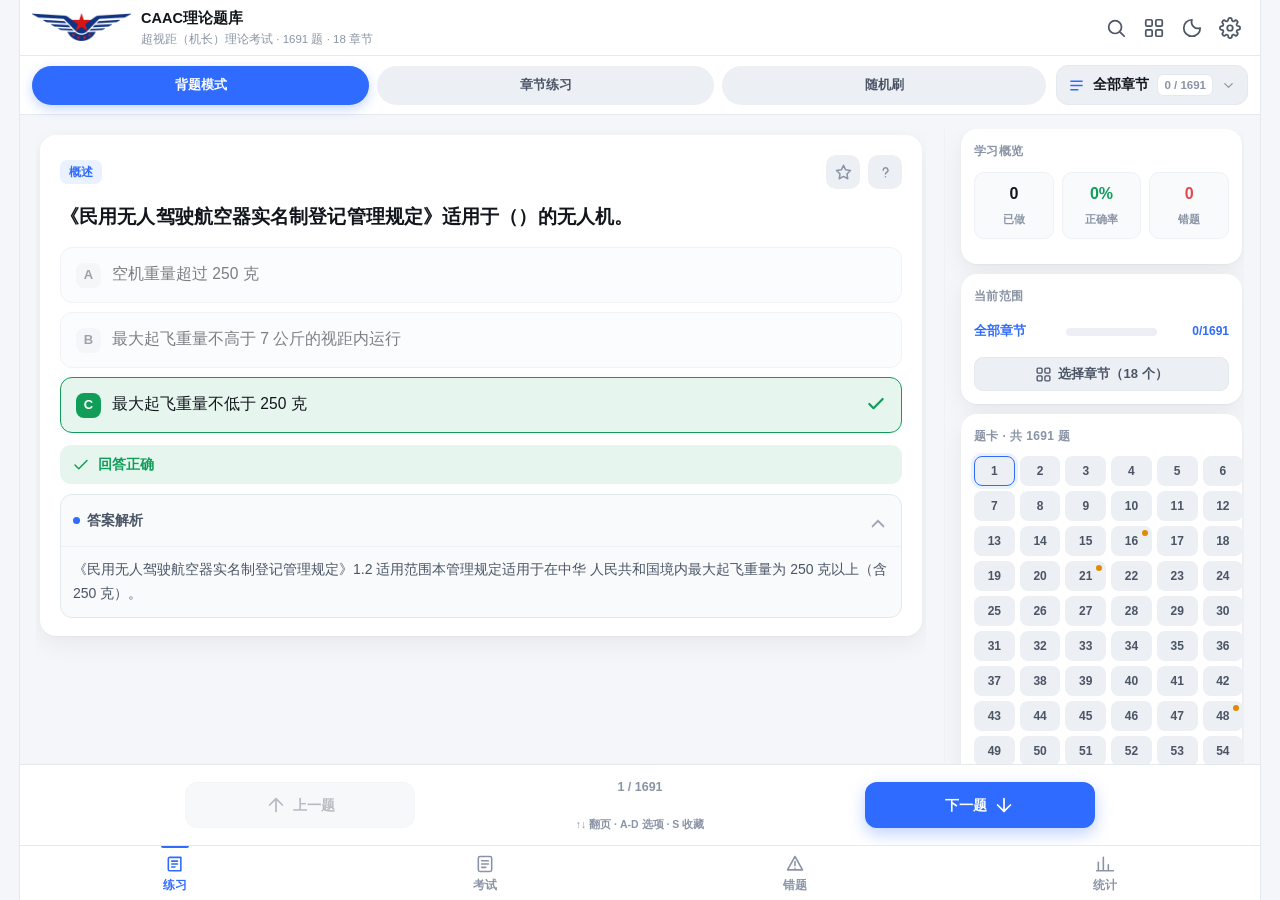
==== index.html @ 7c7ea340 "fix: 搜索框补 compositionend 监听（中文输入法上屏不触发 input 导致搜不出）" ====
<!DOCTYPE html>
<html lang="zh-CN">
<head>
<meta charset="UTF-8">
<meta name="viewport" content="width=device-width,initial-scale=1,viewport-fit=cover,maximum-scale=1,user-scalable=no">
<meta name="theme-color" content="#ffffff">
<title>CAAC理论题库</title>
<link rel="icon" href="assets/favicon.png" type="image/png">
<link rel="apple-touch-icon" href="assets/favicon.png">
<link rel="stylesheet" href="assets/styles.css?v=20260914c">
</head>
<body>

<div id="app">
  <!-- ============ 顶部 ============ -->
  <header class="topbar">
    <div class="tb-left">
      <div class="logo"><img src="assets/logo-mark.png" alt="中国民航 CAAC 徽标"></div>
      <div class="tb-title">
        <div class="t1"><span id="bankName">题库加载中…</span></div>
        <div class="t2" id="bankMeta">—</div>
      </div>
    </div>
    <div class="tb-right">
      <button class="icon-btn" id="btnSearch" title="搜索题目">
        <svg viewBox="0 0 24 24"><circle cx="11" cy="11" r="7"/><path d="M21 21l-4.3-4.3"/></svg>
      </button>
      <button class="icon-btn" id="btnSheet" title="题卡">
        <svg viewBox="0 0 24 24"><rect x="3" y="3" width="7" height="7" rx="1.5"/><rect x="14" y="3" width="7" height="7" rx="1.5"/><rect x="3" y="14" width="7" height="7" rx="1.5"/><rect x="14" y="14" width="7" height="7" rx="1.5"/></svg>
      </button>
      <button class="icon-btn" id="btnTheme" title="切换主题">
        <svg viewBox="0 0 24 24" id="icoTheme"><path d="M12 3a9 9 0 1 0 9 9 7 7 0 0 1-9-9z"/></svg>
      </button>
      <button class="icon-btn" id="btnSetting" title="设置">
        <svg viewBox="0 0 24 24"><circle cx="12" cy="12" r="3"/><path d="M19.4 15a1.65 1.65 0 0 0 .33 1.82l.06.06a2 2 0 0 1-2.83 2.83l-.06-.06a1.65 1.65 0 0 0-1.82-.33 1.65 1.65 0 0 0-1 1.51V21a2 2 0 0 1-4 0v-.09A1.65 1.65 0 0 0 9 19.4a1.65 1.65 0 0 0-1.82.33l-.06.06a2 2 0 0 1-2.83-2.83l.06-.06a1.65 1.65 0 0 0 .33-1.82 1.65 1.65 0 0 0-1.51-1H3a2 2 0 0 1 0-4h.09A1.65 1.65 0 0 0 4.6 9a1.65 1.65 0 0 0-.33-1.82l-.06-.06a2 2 0 0 1 2.83-2.83l.06.06a1.65 1.65 0 0 0 1.82.33H9a1.65 1.65 0 0 0 1-1.51V3a2 2 0 0 1 4 0v.09a1.65 1.65 0 0 0 1 1.51 1.65 1.65 0 0 0 1.82-.33l.06-.06a2 2 0 0 1 2.83 2.83l-.06.06a1.65 1.65 0 0 0-.33 1.82V9a1.65 1.65 0 0 0 1.51 1H21a2 2 0 0 1 0 4h-.09a1.65 1.65 0 0 0-1.51 1z"/></svg>
      </button>
    </div>
  </header>

  <!-- ============ 主体 ============ -->
  <main id="main">

    <!-- ---------- 练习 ---------- -->
    <section class="page" id="page-practice">
      <div class="modebar">
        <div class="seg" id="modeChips">
          <button class="chip on" data-mode="browse">背题模式</button>
          <button class="chip" data-mode="chapter">章节练习</button>
          <button class="chip" data-mode="random">随机刷</button>
        </div>
        <button class="catmenu" id="catMenu">
          <svg class="cm-i" viewBox="0 0 24 24"><path d="M4 6h16M4 12h16M4 18h10"/></svg>
          <span class="cm-t" id="catMenuTitle">全部章节</span>
          <span class="cm-n" id="catMenuNum">0 / 0</span>
          <svg class="cm-a" viewBox="0 0 24 24"><path d="M6 9l6 6 6-6"/></svg>
        </button>
      </div>

      <div class="p-body">
        <div class="stage" id="stage">
          <div class="card-wrap" id="cardWrap"></div>
        </div>
        <aside class="rail" id="rail"></aside>
      </div>

      <div class="qbar">
        <button class="nav-btn" id="btnPrev">
          <svg viewBox="0 0 24 24"><path d="M12 19V5M5 12l7-7 7 7"/></svg><span>上一题</span>
        </button>
        <div class="qbar-mid">
          <div class="pos" id="posText">0 / 0</div>
          <div class="combo" id="comboText"></div>
          <div class="hint">↑↓ 翻页 · A-D 选项 · S 收藏</div>
        </div>
        <button class="nav-btn primary" id="btnNext">
          <span>下一题</span><svg viewBox="0 0 24 24"><path d="M12 5v14M19 12l-7 7-7-7"/></svg>
        </button>
      </div>
    </section>

    <!-- ---------- 考试 ---------- -->
    <section class="page hide" id="page-exam">
      <div id="examSetup" class="panel-wrap"></div>
      <div id="examRun" class="hide"></div>
      <div id="examResult" class="hide"></div>
    </section>

    <!-- ---------- 错题 ---------- -->
    <section class="page hide" id="page-wrong">
      <div class="modebar">
        <button class="catmenu" id="wrongMenu">
          <svg class="cm-i" viewBox="0 0 24 24"><path d="M12 3l9 16H3z"/><path d="M12 9.5v4M12 17h.01"/></svg>
          <span class="cm-t" id="wrongMenuTitle">全部错题</span>
          <span class="cm-n" id="wrongMenuNum">0</span>
          <svg class="cm-a" viewBox="0 0 24 24"><path d="M6 9l6 6 6-6"/></svg>
        </button>
      </div>
      <div class="panel-wrap" id="wrongBody"></div>
    </section>

    <!-- ---------- 统计 ---------- -->
    <section class="page hide" id="page-stats">
      <div class="panel-wrap" id="statsBody"></div>
    </section>

  </main>

  <!-- ============ 底部导航 ============ -->
  <nav class="tabbar">
    <button class="tab on" data-tab="practice">
      <svg viewBox="0 0 24 24"><path d="M4 5.5A1.5 1.5 0 0 1 5.5 4H19v16H5.5A1.5 1.5 0 0 1 4 18.5z"/><path d="M8 8.5h7M8 12h7M8 15.5h4"/></svg>
      <span>练习</span>
    </button>
    <button class="tab" data-tab="exam">
      <svg viewBox="0 0 24 24"><rect x="4" y="3" width="16" height="18" rx="2"/><path d="M8 8h8M8 12h8M8 16h5"/></svg>
      <span>考试</span>
    </button>
    <button class="tab" data-tab="wrong">
      <svg viewBox="0 0 24 24"><path d="M12 3l9 16H3z"/><path d="M12 9v5M12 17h.01"/></svg>
      <span>错题</span>
    </button>
    <button class="tab" data-tab="stats">
      <svg viewBox="0 0 24 24"><path d="M4 20V10M10 20V4M16 20v-7M22 20H2"/></svg>
      <span>统计</span>
    </button>
  </nav>
</div>

<!-- ============ 弹层 ============ -->
<div class="mask hide" id="mask"></div>

<div class="sheet hide" id="sheet">
  <div class="sheet-head">
    <div class="sh-title" id="sheetTitle">题卡</div>
    <button class="icon-btn" id="sheetClose">
      <svg viewBox="0 0 24 24"><path d="M6 6l12 12M18 6L6 18"/></svg>
    </button>
  </div>
  <div class="sheet-body" id="sheetBody"></div>
</div>

<div class="toast" id="toast"></div>

<script src="data/bank-real.js?v=20260914c"></script>
<script src="assets/app.js?v=20260914c"></script>
</body>
</html>
---- assets/styles.css ----
/* ================= 基础变量 ================= */
:root{
  --bg:#f4f6f9; --bg2:#eceff4; --card:#ffffff; --card2:#f8fafc;
  --text:#12161c; --text2:#4b5565; --muted:#8a94a6;
  --line:#e4e8ef; --line2:#eef1f6;
  --brand:#2f6bff; --brand-soft:#eaf1ff;
  --ok:#0f9d58; --ok-soft:#e6f6ee;
  --err:#e5484d; --err-soft:#fdecec;
  --warn:#e08c00; --warn-soft:#fff5e0;
  --fav:#f5a524;
  --shadow:0 1px 2px rgba(16,24,40,.04),0 8px 24px rgba(16,24,40,.06);
  --shadow-lg:0 10px 40px rgba(16,24,40,.12);
  --r:16px; --r-sm:10px;
  --tb:56px; --bb:60px;
  --safe-b:env(safe-area-inset-bottom,0px);
}
[data-theme="dark"]{
  --bg:#0e1116; --bg2:#151a21; --card:#181d25; --card2:#1f252f;
  --text:#e8ecf2; --text2:#b3bccb; --muted:#7d8798;
  --line:#2a323d; --line2:#232a34;
  --brand:#5b8cff; --brand-soft:#1b2740;
  --ok:#34c77b; --ok-soft:#12301f;
  --err:#ff6b6f; --err-soft:#39191b;
  --warn:#f0a92e; --warn-soft:#3a2c10;
  --shadow:0 1px 2px rgba(0,0,0,.3),0 8px 24px rgba(0,0,0,.35);
  --shadow-lg:0 10px 40px rgba(0,0,0,.5);
}

*{box-sizing:border-box;-webkit-tap-highlight-color:transparent}
html,body{height:100%;margin:0}
html{-webkit-text-size-adjust:100%}
body{
  background:var(--bg);color:var(--text);
  font:15px/1.6 -apple-system,BlinkMacSystemFont,"Segoe UI","PingFang SC","Hiragino Sans GB","Microsoft YaHei",sans-serif;
  overflow:hidden;overscroll-behavior:none;
}
button{font:inherit;color:inherit;background:none;border:0;cursor:pointer}
svg{width:22px;height:22px;fill:none;stroke:currentColor;stroke-width:1.9;stroke-linecap:round;stroke-linejoin:round}
.hide{display:none !important}

#app{display:flex;flex-direction:column;height:100dvh;max-width:960px;margin:0 auto;background:var(--bg);position:relative}

/* ================= 顶栏 ================= */
.topbar{
  height:var(--tb);flex:0 0 auto;display:flex;align-items:center;justify-content:space-between;
  padding:0 12px;background:var(--card);border-bottom:1px solid var(--line);
  padding-top:env(safe-area-inset-top,0px);height:calc(var(--tb) + env(safe-area-inset-top,0px));
  position:relative;z-index:20;
}
.tb-left{display:flex;align-items:center;gap:10px;min-width:0}
.logo{height:28px;flex:0 0 auto;display:flex;align-items:center}
.logo img{height:100%;width:auto;display:block}
/* 深色顶栏下，徽标的深蓝机翼对比度不足，稍微提亮 + 描边提清晰度 */
[data-theme="dark"] .logo img{filter:brightness(1.25) drop-shadow(0 0 1px rgba(255,255,255,.45))}
/* 现在是纯文本展示（原来是个切库按钮，background/border/padding/cursor 那套已无用） */
.tb-title{min-width:0;display:block}
.tb-title .t1{font-weight:700;font-size:14.5px;white-space:nowrap;overflow:hidden;text-overflow:ellipsis;max-width:52vw}
.tb-title .t2{font-size:11.5px;color:var(--muted);white-space:nowrap;overflow:hidden;text-overflow:ellipsis;max-width:52vw}
.tb-right{display:flex;gap:2px}
.icon-btn{width:36px;height:36px;border-radius:10px;display:grid;place-items:center;color:var(--text2);transition:.15s}
.icon-btn:active{background:var(--bg2);transform:scale(.94)}
.icon-btn.on{color:var(--brand);background:var(--brand-soft)}

/* ================= 页面容器 ================= */
main{flex:1 1 auto;min-height:0;position:relative}
.page{position:absolute;inset:0;display:flex;flex-direction:column;min-height:0}
.panel-wrap{flex:1;min-height:0;overflow-y:auto;-webkit-overflow-scrolling:touch;padding:14px 14px calc(20px + var(--safe-b))}

/* ================= 底部导航 ================= */
.tabbar{
  flex:0 0 auto;display:flex;background:var(--card);border-top:1px solid var(--line);
  padding-bottom:var(--safe-b);position:relative;z-index:20
}
.tab{
  flex:1;min-width:0;display:flex;flex-direction:column;align-items:center;justify-content:center;gap:2px;
  padding:8px 4px 6px;color:var(--muted);font-size:11.5px;font-weight:700;transition:.15s;position:relative
}
.tab svg{width:20px;height:20px}
.tab.on{color:var(--brand)}
.tab.on::before{content:"";position:absolute;top:0;left:50%;transform:translateX(-50%);width:28px;height:2.5px;border-radius:0 0 3px 3px;background:var(--brand)}
.tab:active{background:var(--bg2)}
.tab .n{font-size:9.5px;font-weight:700;color:var(--err);position:absolute;top:3px;right:24%;background:var(--err);color:#fff;
  min-width:14px;height:14px;border-radius:7px;display:grid;place-items:center;padding:0 3px;box-sizing:border-box}
[data-theme="dark"] .tab .n{color:#fff}

/* ================= 模式 / 章节选择 ================= */
.modebar{flex:0 0 auto;background:var(--card);border-bottom:1px solid var(--line);
  padding:9px 12px;display:flex;align-items:center;gap:10px;flex-wrap:wrap}
.seg{display:flex;gap:8px;flex:1 1 auto;min-width:0}
.seg .chip{flex:1 1 auto;text-align:center;padding:8px 10px}
@media (max-width:400px){ .seg .chip{padding:8px 6px;font-size:12.5px} }

/* 章节下拉菜单按钮 */
.catmenu{
  display:flex;align-items:center;gap:8px;padding:8px 11px;border-radius:12px;
  background:var(--bg2);border:1.5px solid var(--line);font-weight:700;font-size:13.5px;
  color:var(--text);transition:.15s;flex:0 0 auto;max-width:100%
}
.catmenu:active{transform:scale(.98)}
.catmenu svg{width:17px;height:17px;flex:0 0 auto}
.catmenu .cm-i{color:var(--brand)}
.catmenu .cm-a{color:var(--muted);width:15px;height:15px}
.catmenu .cm-t{white-space:nowrap;overflow:hidden;text-overflow:ellipsis;max-width:38vw}
.catmenu .cm-n{font-size:11.5px;color:var(--muted);font-weight:700;font-variant-numeric:tabular-nums;
  background:var(--card);border:1px solid var(--line);border-radius:6px;padding:1px 6px}
.catmenu.on{border-color:var(--brand);background:var(--brand-soft)}
.catmenu.on .cm-i{color:var(--brand)}
.catmenu.on .cm-n{color:var(--brand);border-color:var(--brand);background:var(--card)}
@media (hover:hover){ .catmenu:hover{border-color:var(--brand)} }

/* 章节菜单卡片 */
.catgrid{display:grid;grid-template-columns:repeat(auto-fill,minmax(148px,1fr));gap:9px}
.catcard{
  background:var(--card2);border:1.5px solid var(--line);border-radius:12px;padding:11px 12px;
  text-align:left;transition:.14s;position:relative;overflow:hidden;min-width:0
}
.catcard:active{transform:scale(.97)}
@media (hover:hover){ .catcard:hover{border-color:var(--brand);background:var(--brand-soft)} }
.catcard.on{border-color:var(--brand);background:var(--brand-soft)}
.catcard .cn{font-size:13.5px;font-weight:800;margin-bottom:7px;white-space:nowrap;overflow:hidden;
  text-overflow:ellipsis;padding-right:18px}
.catcard .cb{height:6px;border-radius:4px;background:var(--bg2);overflow:hidden;margin-bottom:6px}
.catcard .cb i{display:block;height:100%;border-radius:4px;background:linear-gradient(90deg,var(--brand),#7aa2ff)}
.catcard .cp{font-size:11px;color:var(--muted);font-weight:700;font-variant-numeric:tabular-nums}
.catcard .cd{position:absolute;top:9px;right:9px;color:var(--brand);display:block}
.catcard .cd svg{width:16px;height:16px;stroke-width:2.8}
@media (min-width:901px){ .catgrid{grid-template-columns:repeat(auto-fill,minmax(168px,1fr));gap:11px} }
.chip{
  flex:0 0 auto;padding:7px 14px;border-radius:999px;background:var(--bg2);color:var(--text2);
  font-size:13px;font-weight:600;transition:.16s;white-space:nowrap;border:1px solid transparent;
}
.chip:active{transform:scale(.96)}
.chip.on{background:var(--brand);color:#fff;box-shadow:0 4px 12px rgba(47,107,255,.28)}
.chip .n{opacity:.65;font-weight:500;margin-left:4px;font-size:11.5px}

/* ================= 沉浸式题卡舞台 ================= */
/* 主体：移动端纵向，宽屏时由媒体查询改为左右分栏 */
.p-body{flex:1 1 auto;min-height:0;display:flex;flex-direction:column}
.stage{flex:1 1 auto;min-height:0;position:relative;overflow:hidden}
.card-wrap{position:absolute;inset:0;overflow-y:auto;-webkit-overflow-scrolling:touch;padding:14px 14px 8px}
.card{animation:enter .28s cubic-bezier(.22,.68,.35,1)}
.card.slide-up{animation:slideUp .3s cubic-bezier(.22,.68,.35,1)}
.card.slide-down{animation:slideDown .3s cubic-bezier(.22,.68,.35,1)}
@keyframes enter{from{opacity:0;transform:translateY(14px) scale(.985)}to{opacity:1;transform:none}}
@keyframes slideUp{from{opacity:.2;transform:translateY(46%)}to{opacity:1;transform:none}}
@keyframes slideDown{from{opacity:.2;transform:translateY(-46%)}to{opacity:1;transform:none}}

.qcard{
  background:var(--card);border-radius:var(--r);box-shadow:var(--shadow);
  padding:16px 16px 14px;position:relative;overflow:hidden;
}
.qcard.flash-ok{animation:flashOk .5s}
.qcard.flash-no{animation:flashNo .45s}
@keyframes flashOk{0%{box-shadow:0 0 0 0 rgba(15,157,88,.5)}100%{box-shadow:0 0 0 14px rgba(15,157,88,0)}}
@keyframes flashNo{0%{transform:translateX(0)}25%{transform:translateX(-7px)}50%{transform:translateX(6px)}75%{transform:translateX(-3px)}100%{transform:translateX(0)}}

.qhead{display:flex;align-items:center;gap:8px;flex-wrap:wrap;margin-bottom:12px}
.tag{font-size:11.5px;padding:3px 9px;border-radius:7px;background:var(--brand-soft);color:var(--brand);font-weight:700}
.tag.multi{background:#efe8ff;color:#7048d8}
[data-theme="dark"] .tag.multi{background:#2a2340;color:#b39bff}
.tag.grey{background:var(--bg2);color:var(--muted)}
.qhead .sp{flex:1}

.mini{
  width:34px;height:34px;border-radius:10px;display:grid;place-items:center;background:var(--bg2);
  color:var(--muted);transition:.15s
}
.mini:active{transform:scale(.9)}
.mini.on{color:var(--fav);background:#fff4e0}
.mini.doubt.on{color:var(--err);background:var(--err-soft)}
.mini svg{width:19px;height:19px}

.flagbar{
  display:flex;gap:8px;align-items:flex-start;background:var(--warn-soft);color:var(--warn);
  border:1px dashed rgba(224,140,0,.45);border-radius:10px;padding:9px 11px;font-size:12.5px;line-height:1.5;
  margin-bottom:12px;font-weight:600;
}
.flagbar svg{width:16px;height:16px;flex:0 0 auto;margin-top:2px}

.qtext{font-size:17.5px;line-height:1.62;font-weight:600;letter-spacing:.1px;margin:0 0 14px;word-break:break-word}
.qtext .blank{color:var(--brand)}

.opts{display:flex;flex-direction:column;gap:9px}
.opt{
  display:flex;align-items:flex-start;gap:11px;padding:13px 13px;border-radius:12px;
  background:var(--card2);border:1.6px solid var(--line);text-align:left;transition:.14s;position:relative;
}
.opt:active{transform:scale(.988)}
.opt .k{
  flex:0 0 auto;width:25px;height:25px;border-radius:8px;background:var(--bg2);color:var(--text2);
  display:grid;place-items:center;font-weight:800;font-size:13px;margin-top:1px;transition:.14s
}
.opt .v{flex:1;font-size:15.2px;line-height:1.55;word-break:break-word}
.opt .mk{width:20px;height:20px;flex:0 0 auto;opacity:0;transform:scale(.5);transition:.2s;margin-top:2px}
.opt .mk svg{width:20px;height:20px;stroke-width:2.6}
.opt.sel{border-color:var(--brand);background:var(--brand-soft)}
.opt.sel .k{background:var(--brand);color:#fff}
.opt.right{border-color:var(--ok);background:var(--ok-soft)}
.opt.right .k{background:var(--ok);color:#fff}
.opt.right .mk{opacity:1;transform:none;color:var(--ok)}
.opt.wrong{border-color:var(--err);background:var(--err-soft)}
.opt.wrong .k{background:var(--err);color:#fff}
.opt.wrong .mk{opacity:1;transform:none;color:var(--err)}
.opt.dim{opacity:.55}
.opt.locked{cursor:default}
.opt.multi .k{border-radius:6px}

/* 判定条 */
.verdict{
  margin-top:12px;border-radius:11px;padding:10px 12px;font-size:13.5px;font-weight:700;
  display:flex;align-items:center;gap:8px;line-height:1.45;
}
.verdict.ok{background:var(--ok-soft);color:var(--ok)}
.verdict.no{background:var(--err-soft);color:var(--err)}
.verdict svg{width:18px;height:18px;flex:0 0 auto}

/* 折叠面板 */
.acc{margin-top:10px;border:1px solid var(--line);border-radius:12px;overflow:hidden;background:var(--card2)}
.acc-h{display:flex;align-items:center;gap:7px;padding:11px 12px;font-size:13.5px;font-weight:700;color:var(--text2)}
.acc-h .sp{flex:1}
.acc-h .ar{transition:.2s;color:var(--muted)}
.acc.open .acc-h .ar{transform:rotate(180deg)}
.acc-b{display:none;padding:0 12px 12px;font-size:14px;line-height:1.72;color:var(--text2);border-top:1px solid var(--line2);padding-top:10px}
.acc.open .acc-b{display:block;animation:enter .2s}
.acc-h .dot{width:7px;height:7px;border-radius:50%;background:var(--brand)}

/* ================= 底部操作条 ================= */
.qbar{
  flex:0 0 auto;display:flex;align-items:center;gap:10px;padding:8px 12px calc(8px + var(--safe-b));
  background:var(--card);border-top:1px solid var(--line)
}
.nav-btn{
  flex:1;height:46px;border-radius:12px;display:flex;align-items:center;justify-content:center;gap:6px;
  background:var(--bg2);color:var(--text2);font-weight:700;font-size:14px;transition:.15s;border:1px solid var(--line)
}
.nav-btn:active{transform:scale(.97)}
.nav-btn.primary{background:var(--brand);color:#fff;border-color:transparent;box-shadow:0 6px 16px rgba(47,107,255,.3)}
.nav-btn:disabled{opacity:.4}
.qbar-mid{flex:0 0 auto;min-width:82px;text-align:center}
.pos{font-size:12.5px;color:var(--muted);font-weight:700;font-variant-numeric:tabular-nums}
.combo{font-size:11.5px;font-weight:800;color:var(--fav);height:16px;margin-top:1px}
.qbar-mid .hint{display:none;font-size:10.5px;color:var(--muted);font-weight:600;margin-top:2px}

/* ================= 通用面板 ================= */
.panel{background:var(--card);border-radius:var(--r);box-shadow:var(--shadow);padding:15px;margin-bottom:12px}
.panel.tight{padding:12px}
.ph{display:flex;align-items:center;gap:8px;margin-bottom:12px}
.ph h3{margin:0;font-size:15px;font-weight:800}
.ph .sp{flex:1}
.ph .sub{font-size:12px;color:var(--muted);font-weight:600}

.grid4{display:grid;grid-template-columns:repeat(4,1fr);gap:9px}
.stat{background:var(--card2);border-radius:12px;padding:11px 8px;text-align:center;border:1px solid var(--line2)}
.stat .n{font-size:20px;font-weight:800;line-height:1.2;font-variant-numeric:tabular-nums}
.stat .l{font-size:11px;color:var(--muted);margin-top:3px;font-weight:600}
.stat.ok .n{color:var(--ok)} .stat.err .n{color:var(--err)} .stat.brand .n{color:var(--brand)} .stat.warn .n{color:var(--warn)}

.ring{display:flex;align-items:center;gap:16px}
.ring svg{width:96px;height:96px;flex:0 0 auto;stroke:none;fill:none}
.ring .rc{font-size:24px;font-weight:800;text-anchor:middle;fill:var(--text)}
.ring .rl{font-size:10px;font-weight:600;text-anchor:middle;fill:var(--muted)}
.ring-info .t{font-size:14px;font-weight:700;margin-bottom:4px}
.ring-info .d{font-size:12.5px;color:var(--muted)}

/* 章节进度 */
.crow{display:flex;align-items:center;gap:10px;padding:8px 0;border-bottom:1px dashed var(--line2)}
.crow:last-child{border-bottom:0}
.crow .nm{flex:0 0 96px;font-size:13px;font-weight:700;white-space:nowrap;overflow:hidden;text-overflow:ellipsis}
.crow .bar{flex:1;height:8px;border-radius:5px;background:var(--bg2);overflow:hidden}
.crow .bar i{display:block;height:100%;border-radius:5px;background:linear-gradient(90deg,var(--brand),#7aa2ff);transition:width .5s}
.crow .pc{flex:0 0 62px;text-align:right;font-size:12px;color:var(--muted);font-weight:700;font-variant-numeric:tabular-nums}

.btn{
  display:inline-flex;align-items:center;justify-content:center;gap:6px;height:42px;padding:0 16px;
  border-radius:11px;background:var(--brand);color:#fff;font-weight:700;font-size:14px;transition:.15s;
  box-shadow:0 6px 16px rgba(47,107,255,.26)
}
.btn:active{transform:scale(.97)}
.btn.ghost{background:var(--bg2);color:var(--text2);box-shadow:none;border:1px solid var(--line)}
.btn.danger{background:var(--err);box-shadow:0 6px 16px rgba(229,72,77,.24)}
.btn.sm{height:34px;padding:0 12px;font-size:13px;border-radius:9px;box-shadow:none}
.btn.block{width:100%}
.btn svg{width:17px;height:17px}

.row{display:flex;gap:9px;flex-wrap:wrap}
.field{margin-bottom:12px}
.field label{display:block;font-size:12.5px;color:var(--muted);font-weight:700;margin-bottom:6px}
.seg{display:flex;gap:8px;flex-wrap:wrap}
.seg .chip.on{background:var(--brand);color:#fff}

.empty{text-align:center;padding:44px 20px;color:var(--muted)}
.empty svg{width:48px;height:48px;opacity:.35;margin-bottom:10px;stroke-width:1.4}
.empty .t{font-size:15px;font-weight:700;color:var(--text2);margin-bottom:4px}
.empty .d{font-size:13px}

/* 成绩页 */
.score-hero{text-align:center;padding:6px 0 4px}
.score-hero .big{font-size:56px;font-weight:900;line-height:1;font-variant-numeric:tabular-nums;letter-spacing:-2px}
.score-hero .big.pass{color:var(--ok)}
.score-hero .big.fail{color:var(--err)}
.score-hero .lab{font-size:13px;color:var(--muted);margin-top:8px;font-weight:700}
.score-hero .pass-tag{display:inline-block;margin-top:10px;padding:4px 14px;border-radius:999px;font-size:12.5px;font-weight:800}
.score-hero .pass-tag.y{background:var(--ok-soft);color:var(--ok)}
.score-hero .pass-tag.n{background:var(--err-soft);color:var(--err)}

.hitem{display:flex;align-items:center;gap:11px;padding:11px 0;border-bottom:1px dashed var(--line2)}
.hitem:last-child{border-bottom:0}
.hitem .sc{flex:0 0 52px;font-size:19px;font-weight:900;text-align:center;font-variant-numeric:tabular-nums}
.hitem .meta{flex:1;min-width:0}
.hitem .meta .a{font-size:13.5px;font-weight:700}
.hitem .meta .b{font-size:11.5px;color:var(--muted);margin-top:2px}
.hitem .go{flex:0 0 auto;color:var(--muted)}

/* ================= 题卡 ================= */
.qgrid{display:grid;grid-template-columns:repeat(auto-fill,minmax(42px,1fr));gap:7px}
.qg{
  height:42px;border-radius:10px;display:grid;place-items:center;font-size:13.5px;font-weight:800;
  background:var(--bg2);color:var(--text2);border:1.5px solid transparent;position:relative;transition:.13s;
  font-variant-numeric:tabular-nums
}
.qg:active{transform:scale(.92)}
.qg.done{background:var(--ok-soft);color:var(--ok)}
.qg.bad{background:var(--err-soft);color:var(--err)}
.qg.cur{border-color:var(--brand);box-shadow:0 0 0 3px var(--brand-soft)}
.qg.flag::after{content:"";position:absolute;top:3px;right:3px;width:6px;height:6px;border-radius:50%;background:var(--warn)}
.qg.fav::before{content:"";position:absolute;top:3px;left:3px;width:0;height:0;border-left:4px solid transparent;border-right:4px solid transparent;border-bottom:6px solid var(--fav);transform:rotate(-20deg)}

.legend{display:flex;gap:14px;flex-wrap:wrap;font-size:11.5px;color:var(--muted);font-weight:600;margin-top:12px}
.legend i{display:inline-block;width:10px;height:10px;border-radius:3px;margin-right:5px;vertical-align:-1px}

/* ================= 弹层 ================= */
.mask{position:fixed;inset:0;background:rgba(10,14,20,.45);z-index:50;animation:fade .2s;backdrop-filter:blur(2px)}
@keyframes fade{from{opacity:0}to{opacity:1}}
.sheet{
  position:fixed;left:50%;transform:translateX(-50%);bottom:0;width:100%;max-width:960px;z-index:60;
  background:var(--card);border-radius:20px 20px 0 0;box-shadow:var(--shadow-lg);
  max-height:82dvh;display:flex;flex-direction:column;animation:up .26s cubic-bezier(.22,.68,.35,1)
}
@keyframes up{from{transform:translate(-50%,100%)}to{transform:translate(-50%,0)}}
.sheet-head{display:flex;align-items:center;padding:12px 14px;border-bottom:1px solid var(--line)}
.sh-title{flex:1;font-weight:800;font-size:15px}
.sheet-body{overflow-y:auto;padding:14px 14px calc(20px + var(--safe-b))}
.sheet-body .panel{box-shadow:none;border:1px solid var(--line)}

/* 设置项 */
.srow{display:flex;align-items:center;gap:10px;padding:12px 0;border-bottom:1px dashed var(--line2)}
.srow:last-child{border-bottom:0}
.srow .lb{flex:1;font-size:14px;font-weight:600}
.srow .lb .d{font-size:11.5px;color:var(--muted);font-weight:500;margin-top:2px}
.sw{width:46px;height:27px;border-radius:999px;background:var(--bg2);position:relative;transition:.2s;flex:0 0 auto;border:1px solid var(--line)}
.sw::after{content:"";position:absolute;top:2px;left:2px;width:21px;height:21px;border-radius:50%;background:#fff;transition:.2s;box-shadow:0 1px 3px rgba(0,0,0,.2)}
.sw.on{background:var(--brand);border-color:transparent}
.sw.on::after{left:23px}

.toast{
  position:fixed;left:50%;bottom:calc(var(--bb) + 26px + var(--safe-b));transform:translateX(-50%) translateY(14px);
  background:rgba(18,22,28,.93);color:#fff;padding:9px 16px;border-radius:999px;font-size:13px;font-weight:700;
  z-index:90;opacity:0;pointer-events:none;transition:.22s;white-space:nowrap;max-width:88vw
}
[data-theme="dark"] .toast{background:rgba(238,242,248,.95);color:#12161c}
.toast.show{opacity:1;transform:translateX(-50%) translateY(0)}

/* ================= 考试 ================= */
/* 考试页三个子视图都要撑满 .page 的 flex 容器 */
#examRun{flex:1 1 auto;min-height:0;display:flex;flex-direction:column}
#examResult{flex:1 1 auto;min-height:0;overflow-y:auto;-webkit-overflow-scrolling:touch;
  padding:14px 14px calc(20px + var(--safe-b))}
@media (min-width:901px){ #examResult{padding:16px 18px calc(24px + var(--safe-b))} }

.exam-top{
  display:flex;align-items:center;gap:10px;padding:9px 14px;background:var(--card);border-bottom:1px solid var(--line)
}
.exam-top .clock{
  font-size:18px;font-weight:900;font-variant-numeric:tabular-nums;letter-spacing:.5px;color:var(--brand)
}
.exam-top .clock.low{color:var(--err);animation:pulse 1s infinite}
@keyframes pulse{50%{opacity:.45}}
.exam-top .sp{flex:1}
.exam-top .pg{font-size:12.5px;color:var(--muted);font-weight:700}

/* 右侧信息栏（仅桌面显示） */
.rail{display:none;min-height:0}
.rail .panel{flex:0 0 auto;margin-bottom:0;padding:13px;background:var(--card);box-shadow:var(--shadow)}
.rail .r-title{font-size:12px;font-weight:800;color:var(--muted);letter-spacing:.4px;margin-bottom:10px}
.rail .r-mini{display:flex;gap:8px;margin-bottom:12px}
.rail .r-mini .m{flex:1;background:var(--card2);border:1px solid var(--line2);border-radius:10px;padding:8px 6px;text-align:center}
.rail .r-mini .m b{display:block;font-size:16px;font-variant-numeric:tabular-nums}
.rail .r-mini .m span{font-size:10.5px;color:var(--muted);font-weight:600}
.rail .keys{font-size:11.5px;color:var(--muted);line-height:1.85}
.rail .keys kbd{background:var(--bg2);border:1px solid var(--line);border-bottom-width:2px;border-radius:5px;
  padding:1px 5px;font-size:11px;font-family:inherit;color:var(--text2);font-weight:700}
.rail .crow{padding:5px 0;width:100%;border:0;background:none;text-align:left;cursor:pointer;border-radius:7px}
.rail .crow .nm{flex-basis:82px}
.rail .crow.on .nm{color:var(--brand)}
.rail .crow.on .pc{color:var(--brand)}
@media (hover:hover){ .rail .crow:hover{background:var(--card2)} }
.rail .qgrid{gap:5px;grid-template-columns:repeat(6,1fr)}
.rail .qg{height:30px;font-size:12px;border-radius:8px}

/* ================= 响应式 ================= */

/* 有鼠标设备才有 hover 反馈 */
@media (hover:hover){
  .opt:hover{border-color:var(--brand);background:var(--brand-soft)}
  .opt.locked:hover{border-color:var(--line);background:var(--card2)}
  .opt.right:hover{border-color:var(--ok);background:var(--ok-soft)}
  .opt.wrong:hover{border-color:var(--err);background:var(--err-soft)}
  .chip:hover{background:var(--line)}
  .chip.on:hover{background:var(--brand);filter:brightness(1.06)}
  .qg:hover{transform:translateY(-1px);filter:brightness(.97)}
  .icon-btn:hover{background:var(--bg2);color:var(--text)}
  .nav-btn:hover{filter:brightness(.97)}
  .nav-btn.primary:hover{filter:brightness(1.07)}
  .btn:hover{filter:brightness(1.06)}
  .tab:hover{color:var(--text)}
  .hitem:hover{background:var(--card2);border-radius:10px}
  .mini:hover{background:var(--line);color:var(--text2)}
}

/* ---- 手机 ---- */
@media (max-width:560px){
  .qtext{font-size:16.5px}
  .opt{padding:12px;gap:10px}
  .opt .v{font-size:14.8px}
  .grid4{gap:7px}
  .stat .n{font-size:18px}
  .stat .l{font-size:10.5px}
  .tb-title .t1{max-width:42vw;font-size:13.5px}
  .tb-title .t2{max-width:42vw;font-size:11px}
  /* 窄屏顶栏放不下考试范围，藏掉，保住更有用的「1691 题 · 18 章节」 */
  .tb-title .t2 .scope{display:none}
  .crow .nm{flex-basis:74px;font-size:12px}
  .crow .pc{flex-basis:54px}
  .nav-btn{height:44px;font-size:13.5px}
  .nav-btn span{display:inline}
  .qbar{padding:7px 10px calc(7px + var(--safe-b))}
  .score-hero .big{font-size:48px}
  .card-wrap{padding:12px 12px 6px}
  .sheet{max-height:86dvh}
  .qgrid{grid-template-columns:repeat(auto-fill,minmax(38px,1fr))}
  .qg{height:38px}
}

/* ---- 大屏手机 / 竖屏平板 ---- */
@media (min-width:561px) and (max-width:900px){
  .qtext{font-size:18px}
  .app-max{--w:720px}
}

/* ---- 桌面 ---- */
@media (min-width:721px){
  #app{box-shadow:0 0 0 1px var(--line)}
  .sheet{border-radius:20px;bottom:24px;max-height:78dvh}
  .qbar-mid .hint{display:block}
}
@media (min-width:901px){
  #app{max-width:1040px}
  .sheet{max-width:1040px}
  .qtext{font-size:19px;line-height:1.68}
  .opt{padding:14px 15px}
  .opt .v{font-size:15.6px}
  .qcard{padding:20px 20px 18px}
  .card{max-width:860px;margin:0 auto;width:100%}
  .grid4{gap:11px}
  .stat .n{font-size:22px}
  .nav-btn{max-width:230px;margin:0 auto}
  .qbar{gap:14px;padding:10px 18px calc(10px + var(--safe-b))}
  .panel{padding:18px}
  .panel-wrap{padding:16px 18px calc(24px + var(--safe-b))}
  .score-hero .big{font-size:64px}
  .qgrid{grid-template-columns:repeat(auto-fill,minmax(46px,1fr))}
}
/* ---- 宽屏：右侧信息栏 ---- */
@media (min-width:1100px){
  #app{max-width:1240px}
  .sheet{max-width:1240px}
  .p-body{display:flex;flex-direction:row;gap:16px;min-height:0;padding:14px 16px 0}
  .p-body .stage{flex:1 1 auto;min-width:0;position:relative;overflow:hidden;background:transparent;box-shadow:none}
  .p-body .card-wrap{padding:6px 4px 10px}
  .card{max-width:none}
  .rail{display:flex;flex-direction:column;gap:10px;flex:0 0 300px;min-height:0;max-height:100%;
    overflow-y:auto;overflow-x:hidden;padding:0 2px 12px 0;scrollbar-width:thin;
    border-left:1px solid var(--line2);padding-left:16px;margin-left:2px}
  .qbar{padding:12px 18px calc(12px + var(--safe-b))}
  .modebar .chips,.panel-wrap{max-width:1240px}
}
/* ---- 超宽屏 ---- */
@media (min-width:1500px){
  #app{max-width:1360px}
  .sheet{max-width:1360px}
  .rail{flex-basis:340px}
  .qtext{font-size:20px}
}
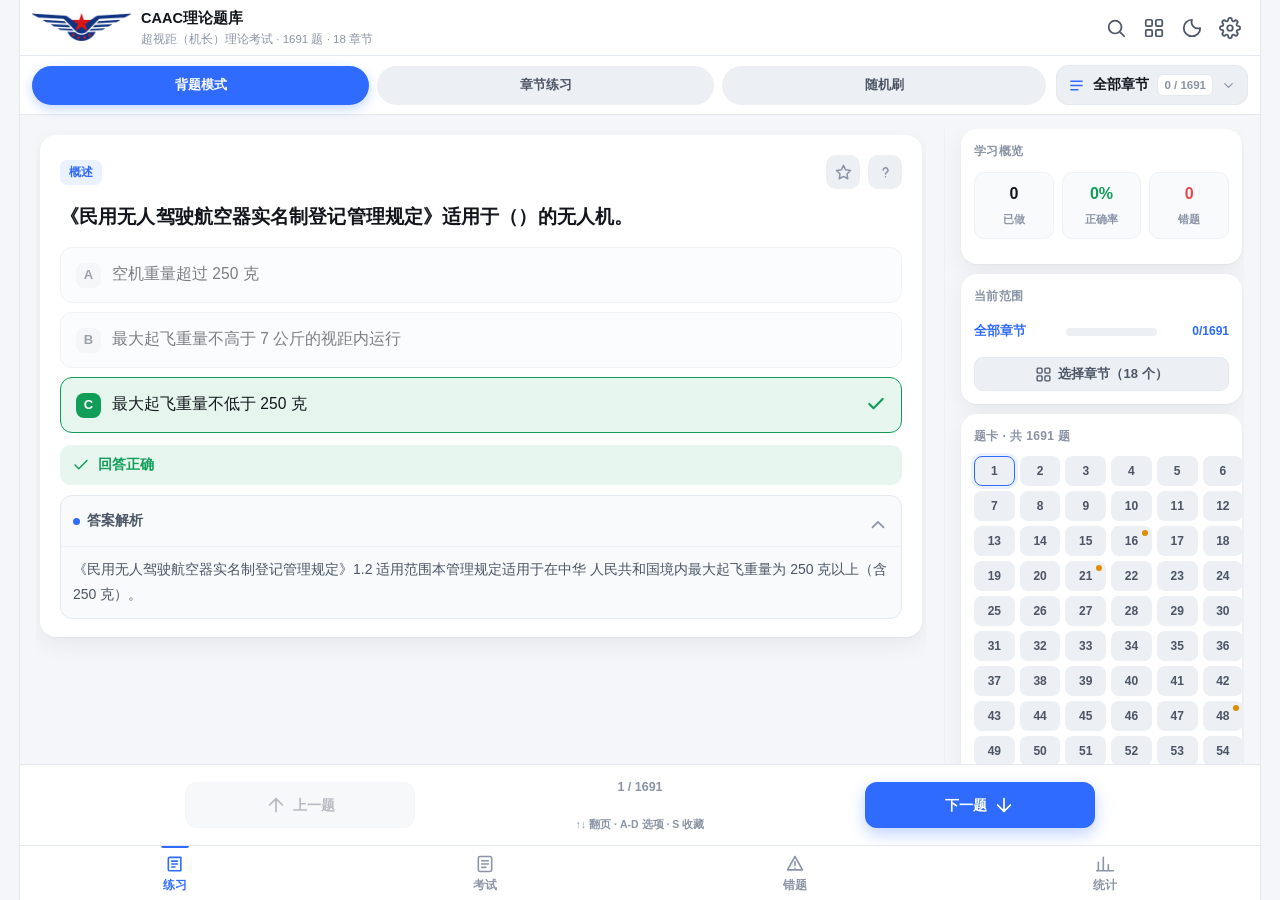
==== commit 961c36b4: "fix: id 1394 选项 B 删除多余字符 V（答案 B 不变）" ====
--- a/index.html
+++ b/index.html
@@ -7,7 +7,7 @@
 <title>CAAC理论题库</title>
 <link rel="icon" href="assets/favicon.png" type="image/png">
 <link rel="apple-touch-icon" href="assets/favicon.png">
-<link rel="stylesheet" href="assets/styles.css?v=20260914c">
+<link rel="stylesheet" href="assets/styles.css?v=20260914d">
 </head>
 <body>
 
@@ -141,7 +141,7 @@
 
 <div class="toast" id="toast"></div>
 
-<script src="data/bank-real.js?v=20260914c"></script>
-<script src="assets/app.js?v=20260914c"></script>
+<script src="data/bank-real.js?v=20260914d"></script>
+<script src="assets/app.js?v=20260914d"></script>
 </body>
 </html>
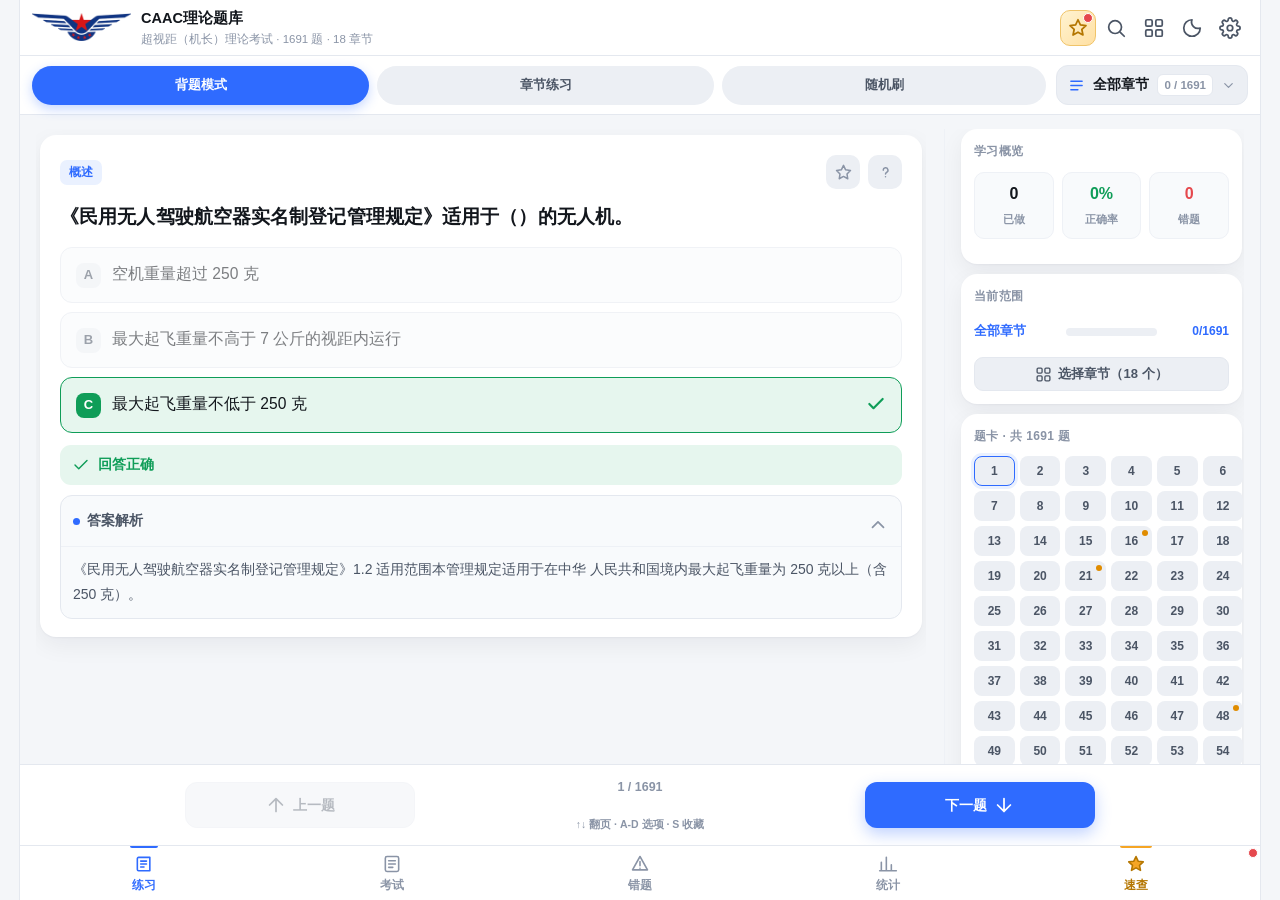
==== commit 915a5907: "feat: 新增理论速查页 cheatsheet.html（高频考点+术语陷阱+法规数字），首页顶部与底部加金色醒目入口" ====
--- a/index.html
+++ b/index.html
@@ -7,7 +7,7 @@
 <title>CAAC理论题库</title>
 <link rel="icon" href="assets/favicon.png" type="image/png">
 <link rel="apple-touch-icon" href="assets/favicon.png">
-<link rel="stylesheet" href="assets/styles.css?v=20260914d">
+<link rel="stylesheet" href="assets/styles.css?v=20260929a">
 </head>
 <body>
 
@@ -22,6 +22,10 @@
       </div>
     </div>
     <div class="tb-right">
+      <a class="icon-btn cheat-btn" href="cheatsheet.html" title="理论速查 · 高频考点" aria-label="理论速查">
+        <svg viewBox="0 0 24 24"><path d="M12 3l2.6 5.6 6.1.8-4.5 4.2 1.2 6-5.4-3-5.4 3 1.2-6L3.3 9.4l6.1-.8z"/></svg>
+        <span class="dot"></span>
+      </a>
       <button class="icon-btn" id="btnSearch" title="搜索题目">
         <svg viewBox="0 0 24 24"><circle cx="11" cy="11" r="7"/><path d="M21 21l-4.3-4.3"/></svg>
       </button>
@@ -123,6 +127,11 @@
       <svg viewBox="0 0 24 24"><path d="M4 20V10M10 20V4M16 20v-7M22 20H2"/></svg>
       <span>统计</span>
     </button>
+    <a class="tab cheat-tab" href="cheatsheet.html">
+      <svg viewBox="0 0 24 24"><path d="M12 3l2.6 5.6 6.1.8-4.5 4.2 1.2 6-5.4-3-5.4 3 1.2-6L3.3 9.4l6.1-.8z"/></svg>
+      <span>速查</span>
+      <em class="cheat-dot"></em>
+    </a>
   </nav>
 </div>
 
@@ -141,7 +150,7 @@
 
 <div class="toast" id="toast"></div>
 
-<script src="data/bank-real.js?v=20260914d"></script>
-<script src="assets/app.js?v=20260914d"></script>
+<script src="data/bank-real.js?v=20260929a"></script>
+<script src="assets/app.js?v=20260929a"></script>
 </body>
 </html>
--- a/assets/styles.css
+++ b/assets/styles.css
@@ -60,6 +60,25 @@
 .icon-btn{width:36px;height:36px;border-radius:10px;display:grid;place-items:center;color:var(--text2);transition:.15s}
 .icon-btn:active{background:var(--bg2);transform:scale(.94)}
 .icon-btn.on{color:var(--brand);background:var(--brand-soft)}
+
+/* ---- 速查入口：顶部按钮 + 底部 tab（金色醒目标识） ---- */
+.cheat-btn,.cheat-tab{text-decoration:none;position:relative}
+.cheat-btn{color:#b47600;background:linear-gradient(135deg,#fff3d1,#ffe0a3);border:1px solid #f0c46a}
+[data-theme="dark"] .cheat-btn{color:#ffd479;background:linear-gradient(135deg,#3a2c10,#4d3a12);border-color:#6b5119}
+.cheat-btn:active{transform:scale(.94)}
+.cheat-btn .dot,.cheat-tab .cheat-dot{
+  position:absolute;top:2px;right:2px;width:8px;height:8px;border-radius:50%;
+  background:var(--err);border:1.5px solid var(--card);box-sizing:content-box
+}
+.cheat-tab{color:#b47600!important}
+[data-theme="dark"] .cheat-tab{color:#ffd479!important}
+.cheat-tab svg{fill:#f5a524;stroke:#b47600}
+[data-theme="dark"] .cheat-tab svg{fill:#ffd479;stroke:#8a6a1c}
+.cheat-tab::before{content:"";position:absolute;top:0;left:50%;transform:translateX(-50%);
+  width:32px;height:2.5px;border-radius:0 0 3px 3px;background:#f5a524}
+.cheat-tab .cheat-dot{animation:cheatPulse 1.8s ease-in-out infinite}
+@keyframes cheatPulse{0%,100%{opacity:1;transform:scale(1)}50%{opacity:.45;transform:scale(.75)}}
+@media (prefers-reduced-motion:reduce){.cheat-tab .cheat-dot{animation:none}}
 
 /* ================= 页面容器 ================= */
 main{flex:1 1 auto;min-height:0;position:relative}
